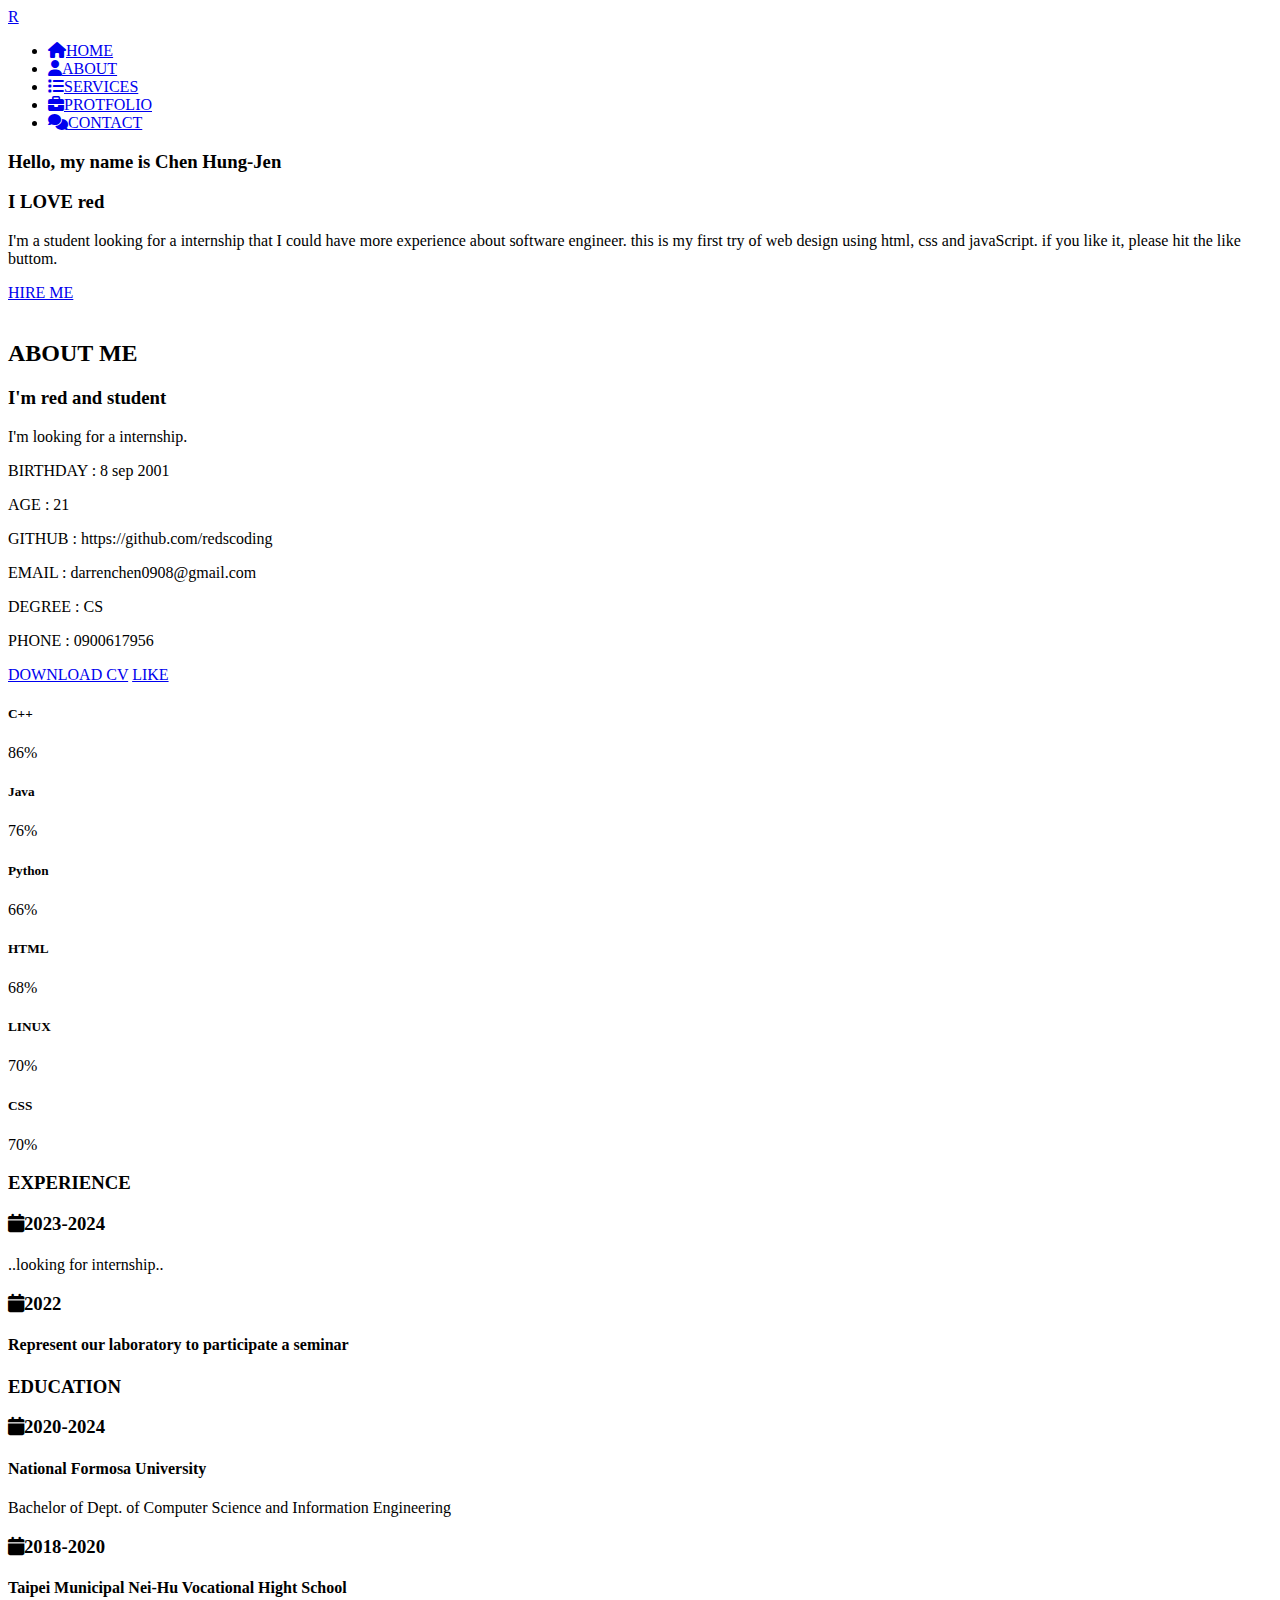
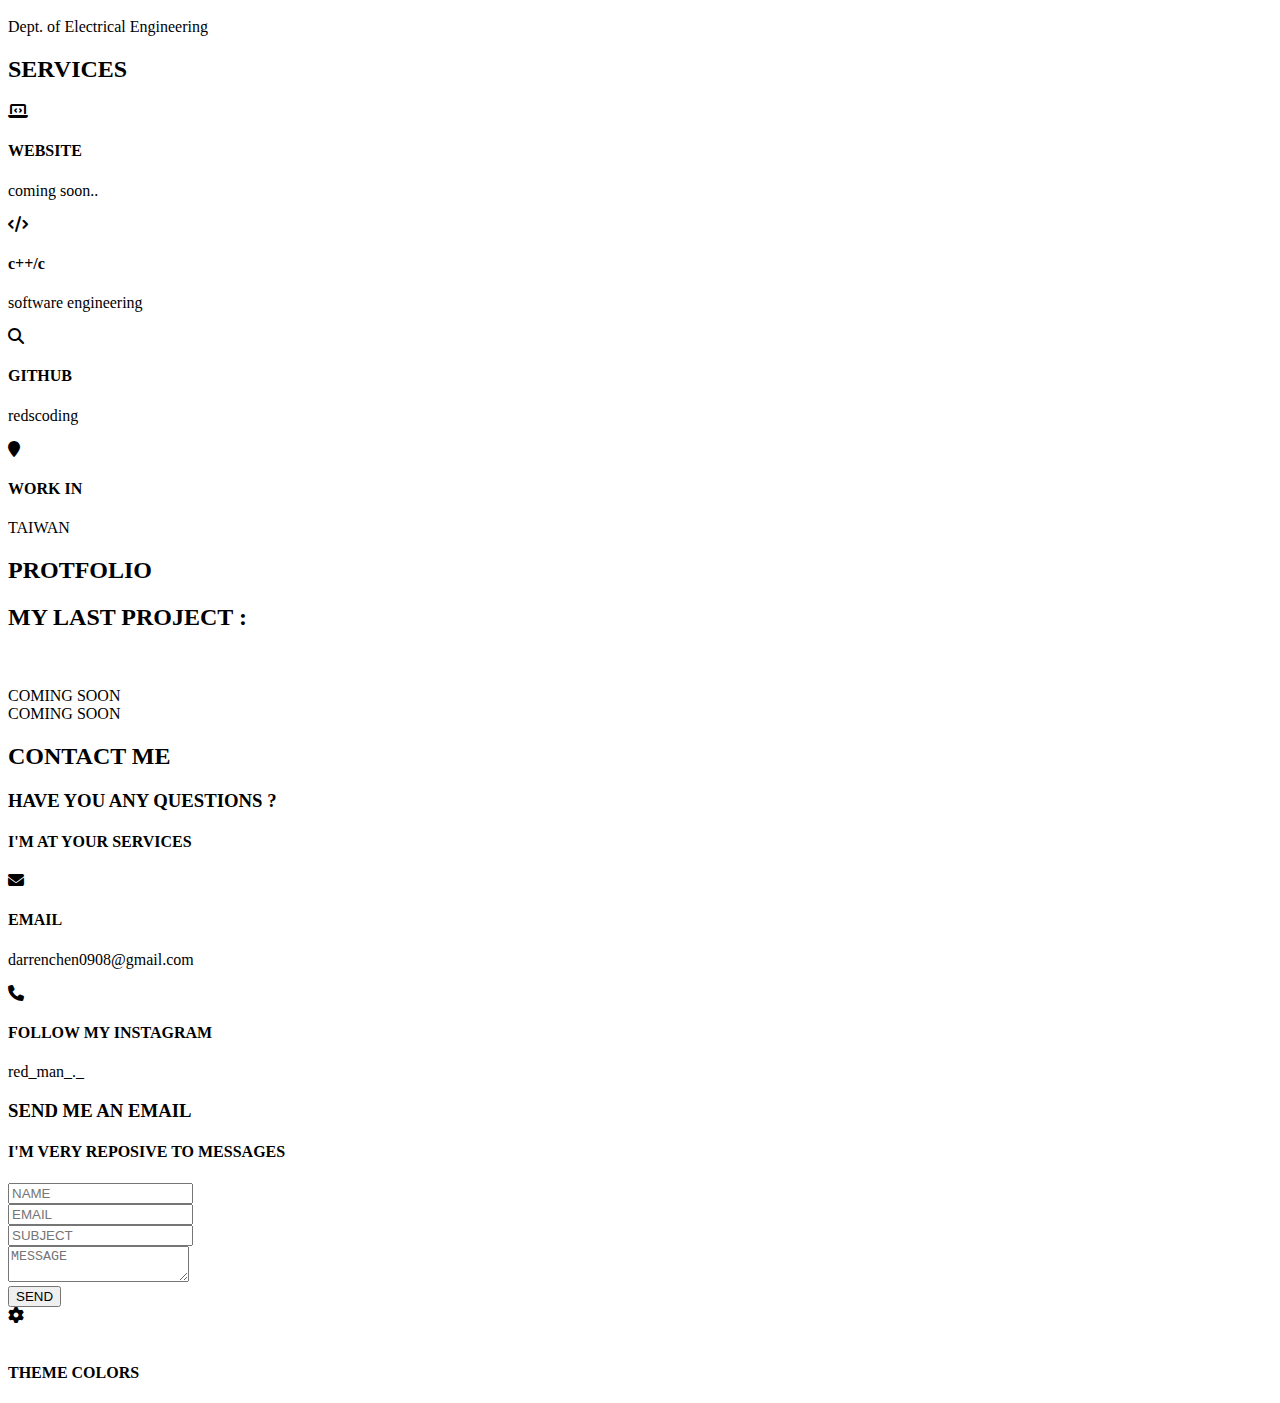
==== index.html @ b7e5aaef "Add files via upload" ====
<!DOCTYPE html>
<html lang = 'en'>
<head>
    <meta charset="UTF-8">
    <meta http-equiv="X-UA-compatible" content="IE=edge">
    <meta name="viewport" content="width=device-width, initial-scale=1.0">
    <title>first resume</title>

    <!--css-->
    <link rel="stylesheet" href="css/style.css">
    <link rel="stylesheet" href="css/skins/color-1.css">
    <link rel="stylesheet" href="https://cdnjs.cloudflare.com/ajax/libs/font-awesome/6.3.0/css/all.min.css">
    <!--style-switcher-->
    <link rel="stylesheet" href="css/skins/color-1.css" class="alternate-style" title="color-1" disabled>
    <link rel="stylesheet" href="css/skins/color-2.css" class="alternate-style" title="color-2" disabled>
    <link rel="stylesheet" href="css/skins/color-3.css" class="alternate-style" title="color-3" disabled>
    <link rel="stylesheet" href="css/skins/color-4.css" class="alternate-style" title="color-4" disabled>
    <link rel="stylesheet" href="css/skins/color-5.css" class="alternate-style" title="color-5" disabled>
    <link rel="stylesheet" href="css/style-switcher.css">

</head>
<body>
<!--main container-->
<div class="main-container">
    <!--aside start-->
    <div class="aside">
        <div class="logo">
            <a href="#"><span>R</span></a>
        </div>
        <div class="nav-toggler">
            <span>
                
            </span>
        </div>
        <ul class="nav">
            <li><a href="#home" class="active"><i class="fa fa-home"></i>HOME</a></li>
            <li><a href="#about"><i class="fa fa-user"></i>ABOUT</a></li>
            <li><a href="#services"><i class="fa fa-list"></i>SERVICES</a></li>
            <li><a href="#protfolio"><i class="fa fa-briefcase"></i>PROTFOLIO</a></li>
            <li><a href="#contact"><i class="fa fa-comments"></i>CONTACT</a></li>
        </ul>
    </div>
    <!--main content-->
    <div class="main-content">
        <!--home section-->
        <section class="home section " id="home">

            <div class="container">
                <div class="row">
                    <div class="home-info padd-15">
                        <h3 class="hello">
                            Hello, my name is <span class="name">Chen Hung-Jen</span>
                        </h3>
                        <h3 class="my-proffession">I LOVE <span class="typing">red </span></h3>
                        <p>
                            I'm a student looking for a internship that I could have more experience about software engineer. 
                            this is my first try of web design using html, css and javaScript. if you like it, please hit the like buttom.
                        </p>
                        <a href="#contact"class="btn hire-me">HIRE ME </a>
                    </div>
                    <div class="home-img padd-15">
                        <img src="images/red2.jpg" alt="">
                    </div>
                </div>
            </div>
        </section>
        <!--about section-->
        <section class="about section " id="about">
            <div class="container">
                <div class="row">
                    <div class="section-title padd-15">
                       <h2>ABOUT ME</h2>
                    </div>
                </div>
                <div class="row">
                    <div class="about-content padd-15">
                        <div class="row">
                            <div class="about-text padd-15">
                                <h3>I'm <span>red</span> and student</h3>
                                <p>
                                    I'm looking for a internship.
                        
                                </p>
                            </div>
                        </div>
                        <div class="row">
                            <div class="personal-info padd-15">
                              
                                <div class="row">
                                    <div class="info-item padd-15">
                                        <p>
                                            BIRTHDAY : <span>8 sep 2001</span>
                                        </p>
                                    </div>
                                    <div class="info-item padd-15">
                                        <p>
                                            AGE : <span>21</span>
                                        </p>
                                    </div>
                                    <div class="info-item padd-15">
                                        <p>
                                            GITHUB : <span>https://github.com/redscoding</span>
                                        </p>
                                    </div>
                                    <div class="info-item padd-15">
                                        <p>
                                            EMAIL : <span>darrenchen0908@gmail.com</span>
                                        </p>
                                    </div>
                                    <div class="info-item padd-15">
                                        <p>
                                            DEGREE : <span>CS</span>
                                        </p>
                                    </div>
                                    <div class="info-item padd-15">
                                        <p>
                                            PHONE : <span>0900617956</span>
                                        </p>
                                    </div>
                                </div>
                                <div class="row">
                                    <div class="buttons padd-15">
                                        <a href="#" class="btn">DOWNLOAD CV</a>
                                        <a href="#contact" class="btn hire-me">LIKE</a>
                                    </div>
                                </div>
                            </div>
                            <div class="skills padd-15">
                                <div class="row">
                                    <div class="skill-item padd-15">
                                        <h5>C++</h5>
                                        <div class="progress">
                                            <div class="progress-in" style="width:86%;"></div>
                                            <div class="skill-percent">86%</div>
                                        </div>
                                    </div>
                                    <div class="skill-item padd-15">
                                        <h5>Java</h5>
                                        <div class="progress">
                                            <div class="progress-in" style="width:76%";></div>
                                            <div class="skill-percent">76%</div>
                                        </div>
                                    </div>
                                    <div class="skill-item padd-15">
                                        <h5>Python</h5>
                                        <div class="progress">
                                            <div class="progress-in" style="width:66%";></div>
                                            <div class="skill-percent">66%</div>
                                        </div>
                                    </div>
                                    <div class="skill-item padd-15">
                                        <h5>HTML</h5>
                                        <div class="progress">
                                            <div class="progress-in" style="width:68%";></div>
                                            <div class="skill-percent">68%</div>
                                        </div>
                                    </div>
                                    <div class="skill-item padd-15">
                                        <h5>LINUX</h5>
                                        <div class="progress">
                                            <div class="progress-in" style="width:70%";></div>
                                            <div class="skill-percent">70%</div>
                                        </div>
                                    </div>
                                    <div class="skill-item padd-15">
                                        <h5>CSS</h5>
                                        <div class="progress">
                                            <div class="progress-in" style="width:70%";></div>
                                            <div class="skill-percent">70%</div>
                                        </div>
                                    </div>
                                </div>   
                           
                            </div>
                        </div>
                        <div class="row">

                            <div class="education padd-15">
                                <h3 class="title">EXPERIENCE</h3>
                                <div class="row">
                                    <div class="timeline-box padd-15">
                                       <div class="timeline shadow-dark">
                                        <!--timeline item-->
                                        <div class="timeline-item">
                                            <div class="circle-dot"></div>
                                                <h3 class="timeline-date">
                                                    <i class="fa fa-calendar"></i>2023-2024
                                                </h3>
                                                <h4 class="timeline-title"><!--COMPUTER SCIENCE--></h4>
                                                <p class="timeline-text">..looking for internship..</p>
                                            
                                        </div>
                                        <!--timeline item-->
                                        <div class="timeline-item">
                                            <div class="circle-dot"></div>
                                                <h3 class="timeline-date">
                                                    <i class="fa fa-calendar"></i>2022
                                                </h3>
                                                <h4 class="timeline-title">Represent our laboratory to participate a seminar</h4>
                                                <p class="timeline-text"></p>
                                            
                                        </div>
                                        <!--timeline item-->
                                     

                                    </div> 
                                    </div>
                                </div>
                            </div>
                            <div class="experience padd-15">
                                <h3 class="title">EDUCATION</h3>
                                <div class="row">
                                    <div class="timeline-box padd-15">
                                       <div class="timeline shadow-dark">
                                        <!--timeline item-->
                                        <div class="timeline-item">
                                            <div class="circle-dot"></div>
                                                <h3 class="timeline-date">
                                                    <i class="fa fa-calendar"></i>2020-2024
                                                </h3>
                                                <h4 class="timeline-title">National Formosa University</h4>
                                                <p class="timeline-text">Bachelor of Dept. of Computer Science and Information Engineering</p>
                                            
                                        </div>
                                        <!--timeline item-->
                                        <div class="timeline-item">
                                            <div class="circle-dot"></div>
                                                <h3 class="timeline-date">
                                                    <i class="fa fa-calendar"></i>2018-2020
                                                </h3>
                                                <h4 class="timeline-title">Taipei Municipal Nei-Hu Vocational Hight School</h4>
                                                <p class="timeline-text">Dept. of Electrical Engineering</p>
                                            
                                        </div>
                                    

                                    </div> 
                                    </div>
                                </div>
                            </div>
                        </div>
                    </div>
                </div>
            </div>

        </section>
        <!--services section-->
        <div class="service section " id="services">
            <div class="container">
                <div class="row">
                    <div class="section-title padd-15">
                        <h2>SERVICES</h2>
                    </div>
                </div>
                <div class="row">
                    <!--services item-->
                    <div class="service-item padd-15">
                        <div class="service-item-inner">
                            <div class="icon">
                                <i class="fa fa-laptop-code"></i>
                            </div>
                            <h4>WEBSITE</h4>
                            <p>coming soon..

                            </p>
                        </div>
                    </div>
                    <!--services item-->
                    <div class="service-item padd-15">
                        <div class="service-item-inner">
                            <div class="icon">
                                <i class="fa fa-code"></i>
                            </div>
                            <h4>c++/c</h4>
                            <p>software engineering
                                
                            </p> 
                        </div>
                    </div>
                    <!--services item-->
                    <div class="service-item padd-15">
                        <div class="service-item-inner">
                            <div class="icon">
                                <i class="fa fa-search"></i>
                            </div>
                            <h4>GITHUB</h4>
                            <p>redscoding
                                
                            </p>
                        </div>
                    </div>
                    <div class="service-item padd-15">
                        <div class="service-item-inner">
                            <div class="icon">
                                <i class="fa fa-map-marker"></i>
                            </div>
                            <h4>WORK IN</h4>
                            <p>TAIWAN
                                
                            </p>
                        </div>
                    </div>
                </div>
            </div>
        </div>
        <!--protfolio-->
        <section class="protfolio section " id="protfolio">
            <div class="container">
                <div class="row">
                    <div class="section-title padd-15">
                        <h2>PROTFOLIO</h2>
                    </div>
                </div>
                <div class="row">
                    <div class="protfolio-heading padd-15">
                        <h2>MY LAST PROJECT :</h2>
                    </div>
                </div>
                <div class="row">
                    <!--protfolio item-->
                    <div class="protfolio-item padd-15">
                        <div class="protfolio-item-inner shadow-dark">
                            <div class="protfolio-img">
                                <img src="images/calendar_reminder.jpg" alt="">
                            </div>
                        </div>
                    </div>
                    <!--protfolio item-->
                    <div class="protfolio-item padd-15">
                        <div class="protfolio-item-inner shadow-dark">
                            <div class="protfolio-img">
                                <img src="images/gas_reminder.jpg" alt="">
                            </div>
                        </div>
                    </div>
                    <!--protfolio item-->
                    <div class="protfolio-item padd-15">
                        <div class="protfolio-item-inner shadow-dark">
                            <div class="protfolio-img">
                                COMING SOON
                                <img src="" alt="">
                            </div>
                        </div>
                    </div>
                    <!--protfolio item-->
                    <div class="protfolio-item padd-15">
                        <div class="protfolio-item-inner shadow-dark">
                            <div class="protfolio-img">
                                COMING SOON
                                <img src="" alt="">
                            </div>
                        </div>
                    </div>
                </div>

            </div>
        </section>
        <!--contact section-->
        <section class="contact section" id="contact">
            <div class="container">
                <div class="row">
                    <div class="section-title padd-15">
                        <h2>CONTACT ME</h2>
                    </div>
                </div>
                <h3 class="contact-title padd-15">HAVE YOU ANY QUESTIONS ?</h3>
                <h4 class="contact-sub-title padd-15">I'M AT YOUR SERVICES</h4>
                <div class="row">
                    <!--contact info item-->
                    <div class="contact-info-item padd-15">
                        <div class="icon"><i class="fa fa-envelope"></i></div>
                        <h4>EMAIL</h4>
                        <p>darrenchen0908@gmail.com</p>
                    </div>
                    <!--contact info item-->
                    <div class="contact-info-item padd-15">
                        <div class="icon"><i class="fa fa-phone"></i></div>
                        <h4>FOLLOW MY INSTAGRAM</h4>
                        <p>red_man_._</p>
                    </div>
                </div>
                <h3 class="contact-title padd-15">SEND ME AN EMAIL</h3>
                <h4 class="contact-sub-title padd-15">I'M VERY REPOSIVE TO MESSAGES</h4>

                <!--contact form-->
                <div class="row">
                    <div class="contact-form padd-15">
                      <form action='email.php' method="post">
                        <div class="row">
                            <div class="form-item col-6 padd-15">
                                <div class="form-group">
                                        <input type="text" name='name' class="form-control" placeholder="NAME">
                                </div>
                            </div>
                            <div class="form-item col-6 padd-15">
                                <div class="form-group">
                                        <input type="email" name='email' class="form-control" placeholder="EMAIL"> 
                                </div>
                            </div>
                        </div>
                        <div class="row">
                            <div class="form-item col-12 padd-15">
                                <div class="form-group">
                                     <input type="text"  name='subject' class="form-control" placeholder="SUBJECT"> 
                                </div>
                            </div>
                        </div>
                        <div class="row">
                            <div class="form-item col-12 padd-15">
                                <div class="form-group">
                                        <textarea name='message' class="form-control" id="" placeholder="MESSAGE"></textarea>
                                </div>
                            </div>
                        </div>
                        <div class="row">
                            <div class="form-item col-12 padd-15">
                                    <button type="submit" name="submit" class="btn">SEND</button>
                                
                            </div>
                        </div>
                    </form> 
                    
                    </div>
                </div>
                
            </div>
        </section>

    </div>

 </div>

 <!--style switcher-->
 <div class="style-switcher">
    <div class="style-switcher-toggler s-icon">
        <i class="fas fa-cog fa-spin"></i>
    </div>
    <div class="day-night s-icon">
        <i class="fas "></i>
    </div>
    <h4>THEME COLORS</h4>
    <div class="colors">
        <span class="color-1" onclick="setActiveStyle('color-1')"></span>
        <span class="color-2" onclick="setActiveStyle('color-2')"></span>
        <span class="color-3" onclick="setActiveStyle('color-3')"></span>
        <span class="color-4" onclick="setActiveStyle('color-4')"></span>
        <span class="color-5" onclick="setActiveStyle('color-5')"></span>

    </div>
 </div>

 <!--js-->
 <script src="https://cdnjs.cloudflare.com/ajax/libs/typed.js/2.0.12/typed.min.js" referrerpolicy="no-referrer"></script>
 <script src="js/script.js"></script>
 <script src="js/style-switcher.js"></script>
</body>


</html>
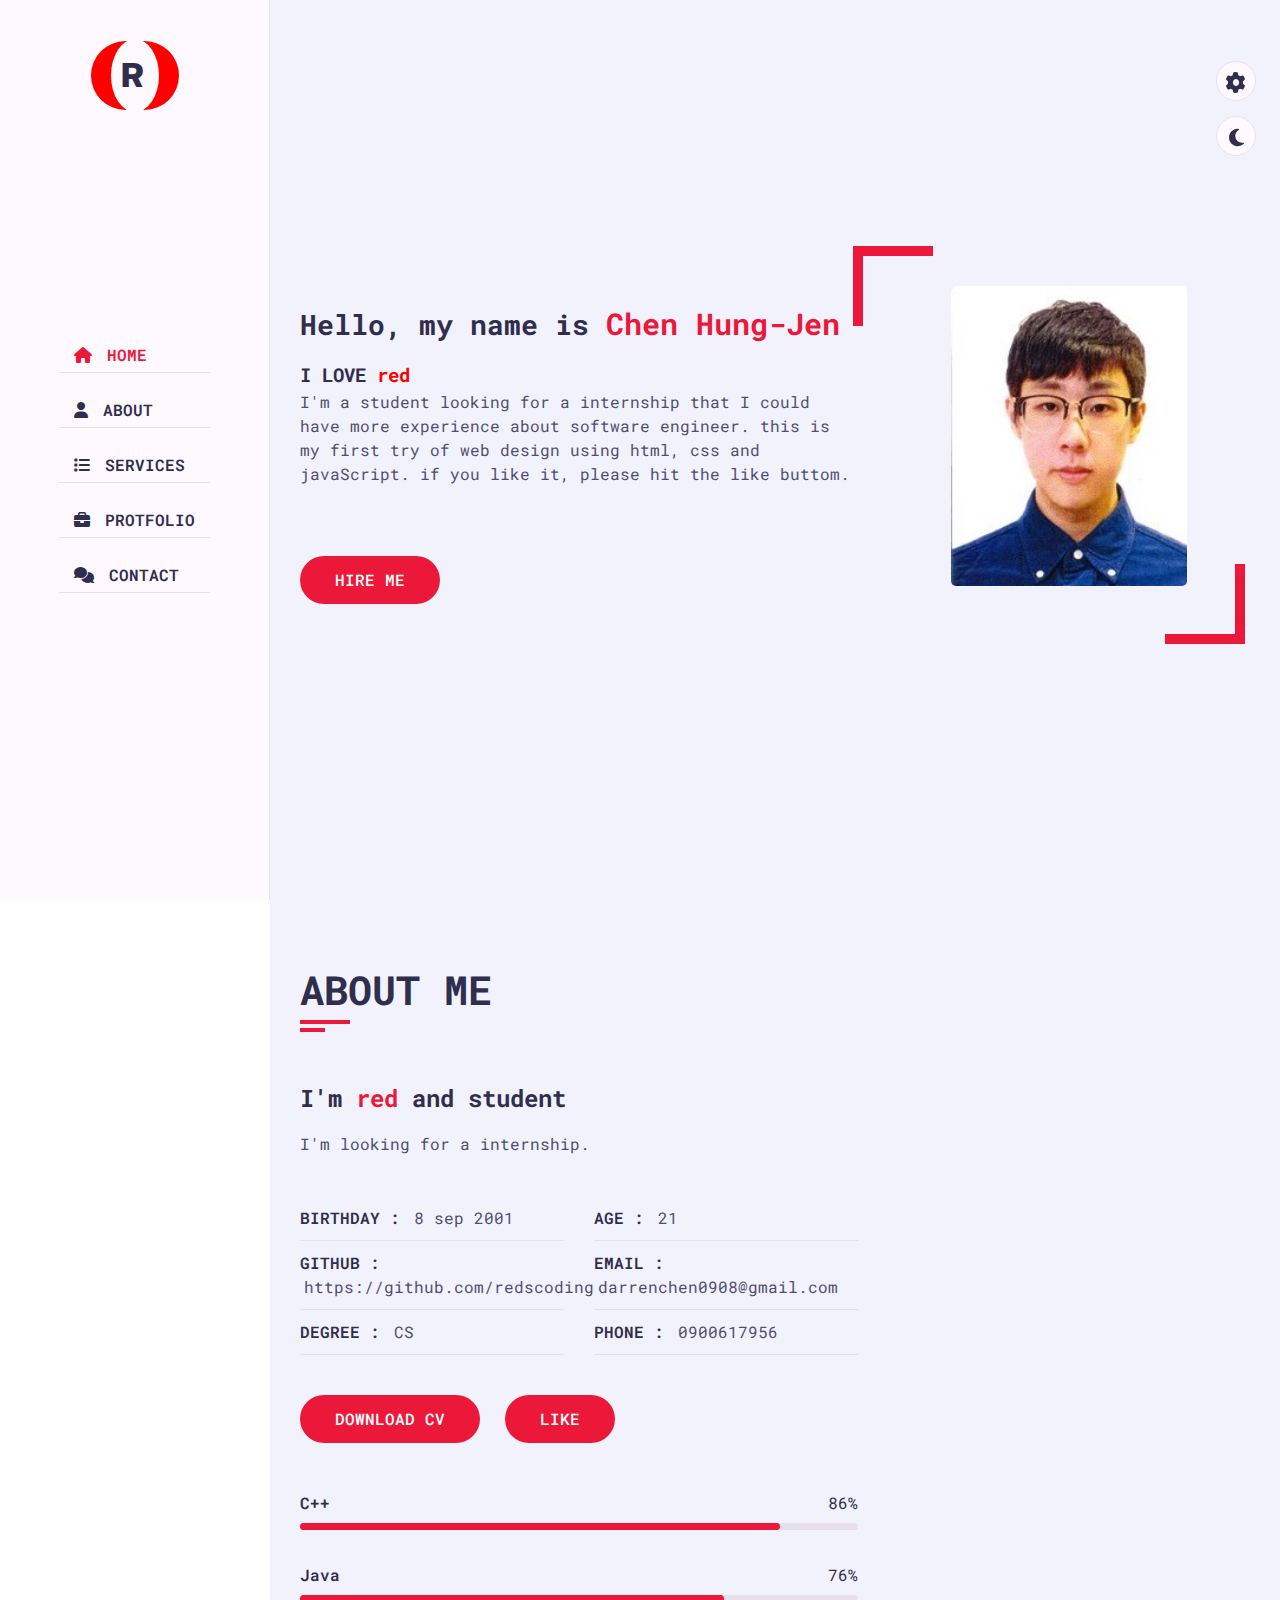
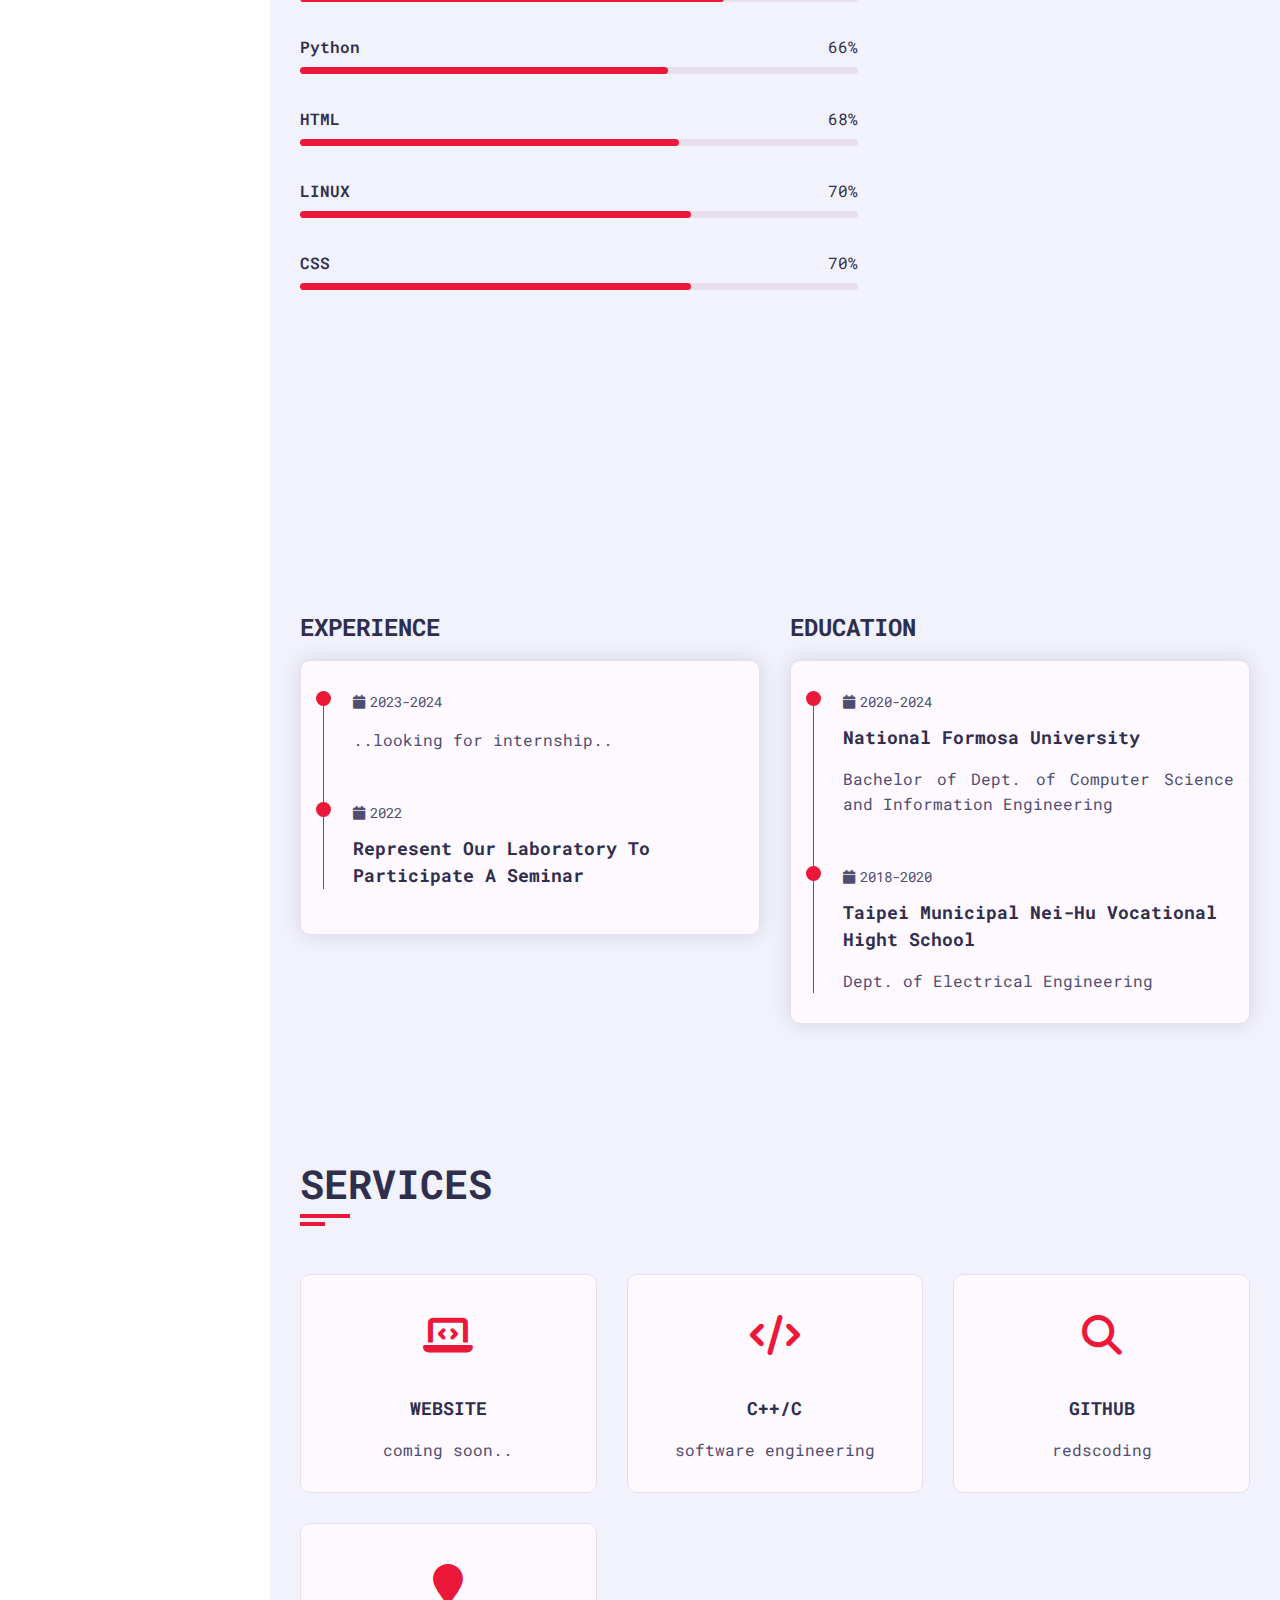
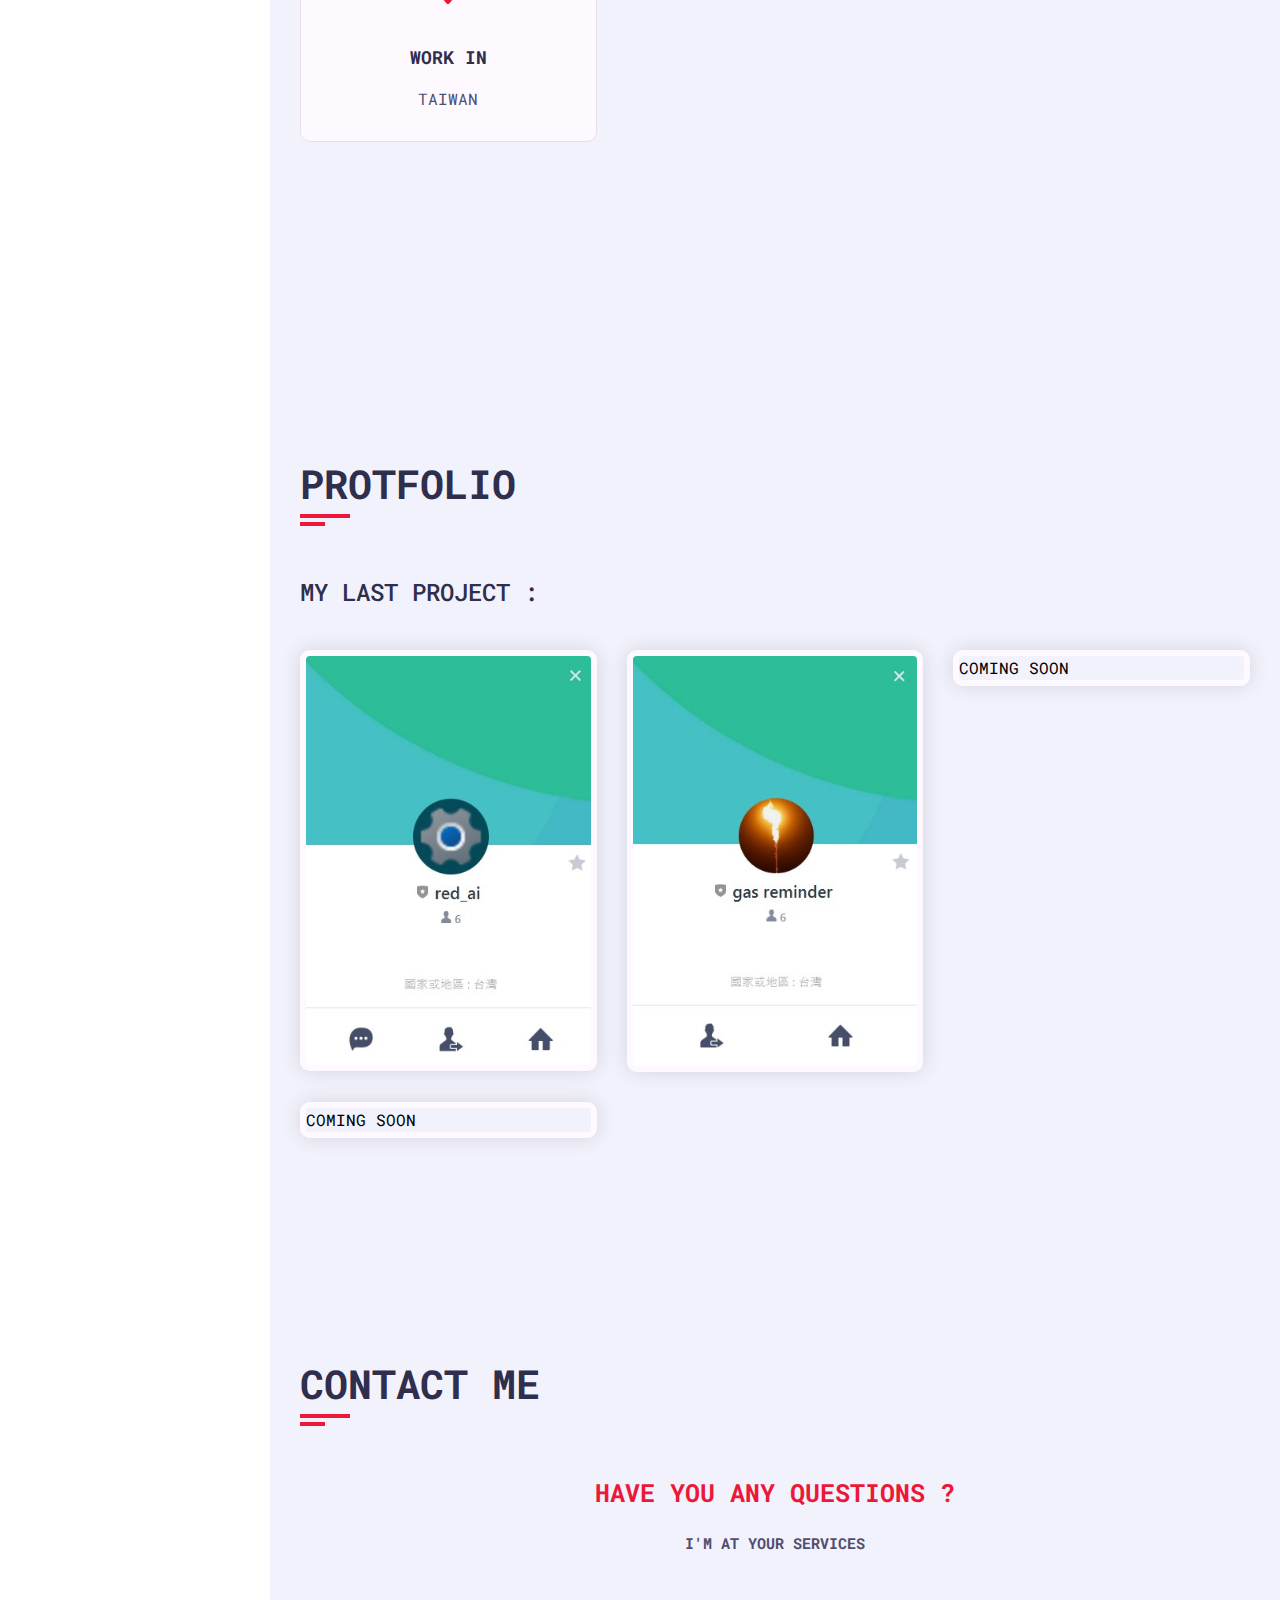
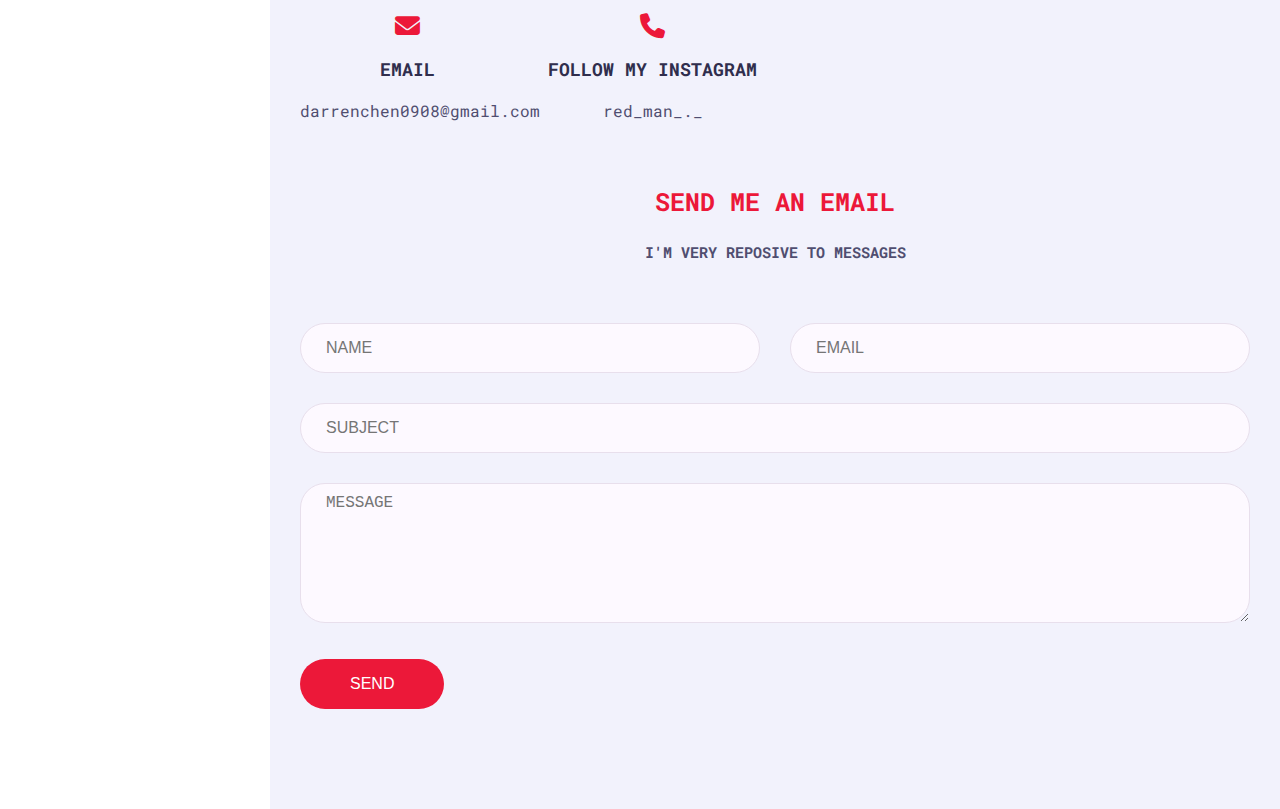
==== commit d5edc254: "third commit" ====
--- a/index.html
+++ b/index.html
@@ -1,459 +1,459 @@
-<!DOCTYPE html>
-<html lang = 'en'>
-<head>
-    <meta charset="UTF-8">
-    <meta http-equiv="X-UA-compatible" content="IE=edge">
-    <meta name="viewport" content="width=device-width, initial-scale=1.0">
-    <title>first resume</title>
-
-    <!--css-->
-    <link rel="stylesheet" href="css/style.css">
-    <link rel="stylesheet" href="css/skins/color-1.css">
-    <link rel="stylesheet" href="https://cdnjs.cloudflare.com/ajax/libs/font-awesome/6.3.0/css/all.min.css">
-    <!--style-switcher-->
-    <link rel="stylesheet" href="css/skins/color-1.css" class="alternate-style" title="color-1" disabled>
-    <link rel="stylesheet" href="css/skins/color-2.css" class="alternate-style" title="color-2" disabled>
-    <link rel="stylesheet" href="css/skins/color-3.css" class="alternate-style" title="color-3" disabled>
-    <link rel="stylesheet" href="css/skins/color-4.css" class="alternate-style" title="color-4" disabled>
-    <link rel="stylesheet" href="css/skins/color-5.css" class="alternate-style" title="color-5" disabled>
-    <link rel="stylesheet" href="css/style-switcher.css">
-
-</head>
-<body>
-<!--main container-->
-<div class="main-container">
-    <!--aside start-->
-    <div class="aside">
-        <div class="logo">
-            <a href="#"><span>R</span></a>
-        </div>
-        <div class="nav-toggler">
-            <span>
-                
-            </span>
-        </div>
-        <ul class="nav">
-            <li><a href="#home" class="active"><i class="fa fa-home"></i>HOME</a></li>
-            <li><a href="#about"><i class="fa fa-user"></i>ABOUT</a></li>
-            <li><a href="#services"><i class="fa fa-list"></i>SERVICES</a></li>
-            <li><a href="#protfolio"><i class="fa fa-briefcase"></i>PROTFOLIO</a></li>
-            <li><a href="#contact"><i class="fa fa-comments"></i>CONTACT</a></li>
-        </ul>
-    </div>
-    <!--main content-->
-    <div class="main-content">
-        <!--home section-->
-        <section class="home section " id="home">
-
-            <div class="container">
-                <div class="row">
-                    <div class="home-info padd-15">
-                        <h3 class="hello">
-                            Hello, my name is <span class="name">Chen Hung-Jen</span>
-                        </h3>
-                        <h3 class="my-proffession">I LOVE <span class="typing">red </span></h3>
-                        <p>
-                            I'm a student looking for a internship that I could have more experience about software engineer. 
-                            this is my first try of web design using html, css and javaScript. if you like it, please hit the like buttom.
-                        </p>
-                        <a href="#contact"class="btn hire-me">HIRE ME </a>
-                    </div>
-                    <div class="home-img padd-15">
-                        <img src="images/red2.jpg" alt="">
-                    </div>
-                </div>
-            </div>
-        </section>
-        <!--about section-->
-        <section class="about section " id="about">
-            <div class="container">
-                <div class="row">
-                    <div class="section-title padd-15">
-                       <h2>ABOUT ME</h2>
-                    </div>
-                </div>
-                <div class="row">
-                    <div class="about-content padd-15">
-                        <div class="row">
-                            <div class="about-text padd-15">
-                                <h3>I'm <span>red</span> and student</h3>
-                                <p>
-                                    I'm looking for a internship.
-                        
-                                </p>
-                            </div>
-                        </div>
-                        <div class="row">
-                            <div class="personal-info padd-15">
-                              
-                                <div class="row">
-                                    <div class="info-item padd-15">
-                                        <p>
-                                            BIRTHDAY : <span>8 sep 2001</span>
-                                        </p>
-                                    </div>
-                                    <div class="info-item padd-15">
-                                        <p>
-                                            AGE : <span>21</span>
-                                        </p>
-                                    </div>
-                                    <div class="info-item padd-15">
-                                        <p>
-                                            GITHUB : <span>https://github.com/redscoding</span>
-                                        </p>
-                                    </div>
-                                    <div class="info-item padd-15">
-                                        <p>
-                                            EMAIL : <span>darrenchen0908@gmail.com</span>
-                                        </p>
-                                    </div>
-                                    <div class="info-item padd-15">
-                                        <p>
-                                            DEGREE : <span>CS</span>
-                                        </p>
-                                    </div>
-                                    <div class="info-item padd-15">
-                                        <p>
-                                            PHONE : <span>0900617956</span>
-                                        </p>
-                                    </div>
-                                </div>
-                                <div class="row">
-                                    <div class="buttons padd-15">
-                                        <a href="#" class="btn">DOWNLOAD CV</a>
-                                        <a href="#contact" class="btn hire-me">LIKE</a>
-                                    </div>
-                                </div>
-                            </div>
-                            <div class="skills padd-15">
-                                <div class="row">
-                                    <div class="skill-item padd-15">
-                                        <h5>C++</h5>
-                                        <div class="progress">
-                                            <div class="progress-in" style="width:86%;"></div>
-                                            <div class="skill-percent">86%</div>
-                                        </div>
-                                    </div>
-                                    <div class="skill-item padd-15">
-                                        <h5>Java</h5>
-                                        <div class="progress">
-                                            <div class="progress-in" style="width:76%";></div>
-                                            <div class="skill-percent">76%</div>
-                                        </div>
-                                    </div>
-                                    <div class="skill-item padd-15">
-                                        <h5>Python</h5>
-                                        <div class="progress">
-                                            <div class="progress-in" style="width:66%";></div>
-                                            <div class="skill-percent">66%</div>
-                                        </div>
-                                    </div>
-                                    <div class="skill-item padd-15">
-                                        <h5>HTML</h5>
-                                        <div class="progress">
-                                            <div class="progress-in" style="width:68%";></div>
-                                            <div class="skill-percent">68%</div>
-                                        </div>
-                                    </div>
-                                    <div class="skill-item padd-15">
-                                        <h5>LINUX</h5>
-                                        <div class="progress">
-                                            <div class="progress-in" style="width:70%";></div>
-                                            <div class="skill-percent">70%</div>
-                                        </div>
-                                    </div>
-                                    <div class="skill-item padd-15">
-                                        <h5>CSS</h5>
-                                        <div class="progress">
-                                            <div class="progress-in" style="width:70%";></div>
-                                            <div class="skill-percent">70%</div>
-                                        </div>
-                                    </div>
-                                </div>   
-                           
-                            </div>
-                        </div>
-                        <div class="row">
-
-                            <div class="education padd-15">
-                                <h3 class="title">EXPERIENCE</h3>
-                                <div class="row">
-                                    <div class="timeline-box padd-15">
-                                       <div class="timeline shadow-dark">
-                                        <!--timeline item-->
-                                        <div class="timeline-item">
-                                            <div class="circle-dot"></div>
-                                                <h3 class="timeline-date">
-                                                    <i class="fa fa-calendar"></i>2023-2024
-                                                </h3>
-                                                <h4 class="timeline-title"><!--COMPUTER SCIENCE--></h4>
-                                                <p class="timeline-text">..looking for internship..</p>
-                                            
-                                        </div>
-                                        <!--timeline item-->
-                                        <div class="timeline-item">
-                                            <div class="circle-dot"></div>
-                                                <h3 class="timeline-date">
-                                                    <i class="fa fa-calendar"></i>2022
-                                                </h3>
-                                                <h4 class="timeline-title">Represent our laboratory to participate a seminar</h4>
-                                                <p class="timeline-text"></p>
-                                            
-                                        </div>
-                                        <!--timeline item-->
-                                     
-
-                                    </div> 
-                                    </div>
-                                </div>
-                            </div>
-                            <div class="experience padd-15">
-                                <h3 class="title">EDUCATION</h3>
-                                <div class="row">
-                                    <div class="timeline-box padd-15">
-                                       <div class="timeline shadow-dark">
-                                        <!--timeline item-->
-                                        <div class="timeline-item">
-                                            <div class="circle-dot"></div>
-                                                <h3 class="timeline-date">
-                                                    <i class="fa fa-calendar"></i>2020-2024
-                                                </h3>
-                                                <h4 class="timeline-title">National Formosa University</h4>
-                                                <p class="timeline-text">Bachelor of Dept. of Computer Science and Information Engineering</p>
-                                            
-                                        </div>
-                                        <!--timeline item-->
-                                        <div class="timeline-item">
-                                            <div class="circle-dot"></div>
-                                                <h3 class="timeline-date">
-                                                    <i class="fa fa-calendar"></i>2018-2020
-                                                </h3>
-                                                <h4 class="timeline-title">Taipei Municipal Nei-Hu Vocational Hight School</h4>
-                                                <p class="timeline-text">Dept. of Electrical Engineering</p>
-                                            
-                                        </div>
-                                    
-
-                                    </div> 
-                                    </div>
-                                </div>
-                            </div>
-                        </div>
-                    </div>
-                </div>
-            </div>
-
-        </section>
-        <!--services section-->
-        <div class="service section " id="services">
-            <div class="container">
-                <div class="row">
-                    <div class="section-title padd-15">
-                        <h2>SERVICES</h2>
-                    </div>
-                </div>
-                <div class="row">
-                    <!--services item-->
-                    <div class="service-item padd-15">
-                        <div class="service-item-inner">
-                            <div class="icon">
-                                <i class="fa fa-laptop-code"></i>
-                            </div>
-                            <h4>WEBSITE</h4>
-                            <p>coming soon..
-
-                            </p>
-                        </div>
-                    </div>
-                    <!--services item-->
-                    <div class="service-item padd-15">
-                        <div class="service-item-inner">
-                            <div class="icon">
-                                <i class="fa fa-code"></i>
-                            </div>
-                            <h4>c++/c</h4>
-                            <p>software engineering
-                                
-                            </p> 
-                        </div>
-                    </div>
-                    <!--services item-->
-                    <div class="service-item padd-15">
-                        <div class="service-item-inner">
-                            <div class="icon">
-                                <i class="fa fa-search"></i>
-                            </div>
-                            <h4>GITHUB</h4>
-                            <p>redscoding
-                                
-                            </p>
-                        </div>
-                    </div>
-                    <div class="service-item padd-15">
-                        <div class="service-item-inner">
-                            <div class="icon">
-                                <i class="fa fa-map-marker"></i>
-                            </div>
-                            <h4>WORK IN</h4>
-                            <p>TAIWAN
-                                
-                            </p>
-                        </div>
-                    </div>
-                </div>
-            </div>
-        </div>
-        <!--protfolio-->
-        <section class="protfolio section " id="protfolio">
-            <div class="container">
-                <div class="row">
-                    <div class="section-title padd-15">
-                        <h2>PROTFOLIO</h2>
-                    </div>
-                </div>
-                <div class="row">
-                    <div class="protfolio-heading padd-15">
-                        <h2>MY LAST PROJECT :</h2>
-                    </div>
-                </div>
-                <div class="row">
-                    <!--protfolio item-->
-                    <div class="protfolio-item padd-15">
-                        <div class="protfolio-item-inner shadow-dark">
-                            <div class="protfolio-img">
-                                <img src="images/calendar_reminder.jpg" alt="">
-                            </div>
-                        </div>
-                    </div>
-                    <!--protfolio item-->
-                    <div class="protfolio-item padd-15">
-                        <div class="protfolio-item-inner shadow-dark">
-                            <div class="protfolio-img">
-                                <img src="images/gas_reminder.jpg" alt="">
-                            </div>
-                        </div>
-                    </div>
-                    <!--protfolio item-->
-                    <div class="protfolio-item padd-15">
-                        <div class="protfolio-item-inner shadow-dark">
-                            <div class="protfolio-img">
-                                COMING SOON
-                                <img src="" alt="">
-                            </div>
-                        </div>
-                    </div>
-                    <!--protfolio item-->
-                    <div class="protfolio-item padd-15">
-                        <div class="protfolio-item-inner shadow-dark">
-                            <div class="protfolio-img">
-                                COMING SOON
-                                <img src="" alt="">
-                            </div>
-                        </div>
-                    </div>
-                </div>
-
-            </div>
-        </section>
-        <!--contact section-->
-        <section class="contact section" id="contact">
-            <div class="container">
-                <div class="row">
-                    <div class="section-title padd-15">
-                        <h2>CONTACT ME</h2>
-                    </div>
-                </div>
-                <h3 class="contact-title padd-15">HAVE YOU ANY QUESTIONS ?</h3>
-                <h4 class="contact-sub-title padd-15">I'M AT YOUR SERVICES</h4>
-                <div class="row">
-                    <!--contact info item-->
-                    <div class="contact-info-item padd-15">
-                        <div class="icon"><i class="fa fa-envelope"></i></div>
-                        <h4>EMAIL</h4>
-                        <p>darrenchen0908@gmail.com</p>
-                    </div>
-                    <!--contact info item-->
-                    <div class="contact-info-item padd-15">
-                        <div class="icon"><i class="fa fa-phone"></i></div>
-                        <h4>FOLLOW MY INSTAGRAM</h4>
-                        <p>red_man_._</p>
-                    </div>
-                </div>
-                <h3 class="contact-title padd-15">SEND ME AN EMAIL</h3>
-                <h4 class="contact-sub-title padd-15">I'M VERY REPOSIVE TO MESSAGES</h4>
-
-                <!--contact form-->
-                <div class="row">
-                    <div class="contact-form padd-15">
-                      <form action='email.php' method="post">
-                        <div class="row">
-                            <div class="form-item col-6 padd-15">
-                                <div class="form-group">
-                                        <input type="text" name='name' class="form-control" placeholder="NAME">
-                                </div>
-                            </div>
-                            <div class="form-item col-6 padd-15">
-                                <div class="form-group">
-                                        <input type="email" name='email' class="form-control" placeholder="EMAIL"> 
-                                </div>
-                            </div>
-                        </div>
-                        <div class="row">
-                            <div class="form-item col-12 padd-15">
-                                <div class="form-group">
-                                     <input type="text"  name='subject' class="form-control" placeholder="SUBJECT"> 
-                                </div>
-                            </div>
-                        </div>
-                        <div class="row">
-                            <div class="form-item col-12 padd-15">
-                                <div class="form-group">
-                                        <textarea name='message' class="form-control" id="" placeholder="MESSAGE"></textarea>
-                                </div>
-                            </div>
-                        </div>
-                        <div class="row">
-                            <div class="form-item col-12 padd-15">
-                                    <button type="submit" name="submit" class="btn">SEND</button>
-                                
-                            </div>
-                        </div>
-                    </form> 
-                    
-                    </div>
-                </div>
-                
-            </div>
-        </section>
-
-    </div>
-
- </div>
-
- <!--style switcher-->
- <div class="style-switcher">
-    <div class="style-switcher-toggler s-icon">
-        <i class="fas fa-cog fa-spin"></i>
-    </div>
-    <div class="day-night s-icon">
-        <i class="fas "></i>
-    </div>
-    <h4>THEME COLORS</h4>
-    <div class="colors">
-        <span class="color-1" onclick="setActiveStyle('color-1')"></span>
-        <span class="color-2" onclick="setActiveStyle('color-2')"></span>
-        <span class="color-3" onclick="setActiveStyle('color-3')"></span>
-        <span class="color-4" onclick="setActiveStyle('color-4')"></span>
-        <span class="color-5" onclick="setActiveStyle('color-5')"></span>
-
-    </div>
- </div>
-
- <!--js-->
- <script src="https://cdnjs.cloudflare.com/ajax/libs/typed.js/2.0.12/typed.min.js" referrerpolicy="no-referrer"></script>
- <script src="js/script.js"></script>
- <script src="js/style-switcher.js"></script>
-</body>
-
-
+<!DOCTYPE html>
+<html lang = 'en'>
+<head>
+    <meta charset="UTF-8">
+    <meta http-equiv="X-UA-compatible" content="IE=edge">
+    <meta name="viewport" content="width=device-width, initial-scale=1.0">
+    <title>first resume</title>
+
+    <!--css-->
+    <link rel="stylesheet" href="css/style.css">
+    <link rel="stylesheet" href="css/skins/color-1.css">
+    <link rel="stylesheet" href="https://cdnjs.cloudflare.com/ajax/libs/font-awesome/6.3.0/css/all.min.css">
+    <!--style-switcher-->
+    <link rel="stylesheet" href="css/skins/color-1.css" class="alternate-style" title="color-1" disabled>
+    <link rel="stylesheet" href="css/skins/color-2.css" class="alternate-style" title="color-2" disabled>
+    <link rel="stylesheet" href="css/skins/color-3.css" class="alternate-style" title="color-3" disabled>
+    <link rel="stylesheet" href="css/skins/color-4.css" class="alternate-style" title="color-4" disabled>
+    <link rel="stylesheet" href="css/skins/color-5.css" class="alternate-style" title="color-5" disabled>
+    <link rel="stylesheet" href="css/style-switcher.css">
+
+</head>
+<body>
+<!--main container-->
+<div class="main-container">
+    <!--aside start-->
+    <div class="aside">
+        <div class="logo">
+            <a href="#"><span>R</span></a>
+        </div>
+        <div class="nav-toggler">
+            <span>
+                
+            </span>
+        </div>
+        <ul class="nav">
+            <li><a href="#home" class="active"><i class="fa fa-home"></i>HOME</a></li>
+            <li><a href="#about"><i class="fa fa-user"></i>ABOUT</a></li>
+            <li><a href="#services"><i class="fa fa-list"></i>SERVICES</a></li>
+            <li><a href="#protfolio"><i class="fa fa-briefcase"></i>PROTFOLIO</a></li>
+            <li><a href="#contact"><i class="fa fa-comments"></i>CONTACT</a></li>
+        </ul>
+    </div>
+    <!--main content-->
+    <div class="main-content">
+        <!--home section-->
+        <section class="home section " id="home">
+
+            <div class="container">
+                <div class="row">
+                    <div class="home-info padd-15">
+                        <h3 class="hello">
+                            Hello, my name is <span class="name">Chen Hung-Jen</span>
+                        </h3>
+                        <h3 class="my-proffession">I LOVE <span class="typing">red </span></h3>
+                        <p>
+                            I'm a student looking for a internship that I could have more experience about software engineer. 
+                            this is my first try of web design using html, css and javaScript. if you like it, please hit the like buttom.
+                        </p>
+                        <a href="#contact"class="btn hire-me">HIRE ME </a>
+                    </div>
+                    <div class="home-img padd-15">
+                        <img src="images/red2.jpg" alt="">
+                    </div>
+                </div>
+            </div>
+        </section>
+        <!--about section-->
+        <section class="about section " id="about">
+            <div class="container">
+                <div class="row">
+                    <div class="section-title padd-15">
+                       <h2>ABOUT ME</h2>
+                    </div>
+                </div>
+                <div class="row">
+                    <div class="about-content padd-15">
+                        <div class="row">
+                            <div class="about-text padd-15">
+                                <h3>I'm <span>red</span> and student</h3>
+                                <p>
+                                    I'm looking for a internship.
+                        
+                                </p>
+                            </div>
+                        </div>
+                        <div class="row">
+                            <div class="personal-info padd-15">
+                              
+                                <div class="row">
+                                    <div class="info-item padd-15">
+                                        <p>
+                                            BIRTHDAY : <span>8 sep 2001</span>
+                                        </p>
+                                    </div>
+                                    <div class="info-item padd-15">
+                                        <p>
+                                            AGE : <span>21</span>
+                                        </p>
+                                    </div>
+                                    <div class="info-item padd-15">
+                                        <p>
+                                            GITHUB : <span>https://github.com/redscoding</span>
+                                        </p>
+                                    </div>
+                                    <div class="info-item padd-15">
+                                        <p>
+                                            EMAIL : <span>darrenchen0908@gmail.com</span>
+                                        </p>
+                                    </div>
+                                    <div class="info-item padd-15">
+                                        <p>
+                                            DEGREE : <span>CS</span>
+                                        </p>
+                                    </div>
+                                    <div class="info-item padd-15">
+                                        <p>
+                                            PHONE : <span>0900617956</span>
+                                        </p>
+                                    </div>
+                                </div>
+                                <div class="row">
+                                    <div class="buttons padd-15">
+                                        <a href="#" class="btn">DOWNLOAD CV</a>
+                                        <a href="#contact" class="btn hire-me">LIKE</a>
+                                    </div>
+                                </div>
+                            </div>
+                            <div class="skills padd-15">
+                                <div class="row">
+                                    <div class="skill-item padd-15">
+                                        <h5>C++</h5>
+                                        <div class="progress">
+                                            <div class="progress-in" style="width:86%;"></div>
+                                            <div class="skill-percent">86%</div>
+                                        </div>
+                                    </div>
+                                    <div class="skill-item padd-15">
+                                        <h5>Java</h5>
+                                        <div class="progress">
+                                            <div class="progress-in" style="width:76%";></div>
+                                            <div class="skill-percent">76%</div>
+                                        </div>
+                                    </div>
+                                    <div class="skill-item padd-15">
+                                        <h5>Python</h5>
+                                        <div class="progress">
+                                            <div class="progress-in" style="width:66%";></div>
+                                            <div class="skill-percent">66%</div>
+                                        </div>
+                                    </div>
+                                    <div class="skill-item padd-15">
+                                        <h5>HTML</h5>
+                                        <div class="progress">
+                                            <div class="progress-in" style="width:68%";></div>
+                                            <div class="skill-percent">68%</div>
+                                        </div>
+                                    </div>
+                                    <div class="skill-item padd-15">
+                                        <h5>LINUX</h5>
+                                        <div class="progress">
+                                            <div class="progress-in" style="width:70%";></div>
+                                            <div class="skill-percent">70%</div>
+                                        </div>
+                                    </div>
+                                    <div class="skill-item padd-15">
+                                        <h5>CSS</h5>
+                                        <div class="progress">
+                                            <div class="progress-in" style="width:70%";></div>
+                                            <div class="skill-percent">70%</div>
+                                        </div>
+                                    </div>
+                                </div>   
+                           
+                            </div>
+                        </div>
+                        <div class="row">
+
+                            <div class="education padd-15">
+                                <h3 class="title">EXPERIENCE</h3>
+                                <div class="row">
+                                    <div class="timeline-box padd-15">
+                                       <div class="timeline shadow-dark">
+                                        <!--timeline item-->
+                                        <div class="timeline-item">
+                                            <div class="circle-dot"></div>
+                                                <h3 class="timeline-date">
+                                                    <i class="fa fa-calendar"></i>2023-2024
+                                                </h3>
+                                                <h4 class="timeline-title"><!--COMPUTER SCIENCE--></h4>
+                                                <p class="timeline-text">..looking for internship..</p>
+                                            
+                                        </div>
+                                        <!--timeline item-->
+                                        <div class="timeline-item">
+                                            <div class="circle-dot"></div>
+                                                <h3 class="timeline-date">
+                                                    <i class="fa fa-calendar"></i>2022
+                                                </h3>
+                                                <h4 class="timeline-title">Represent our laboratory to participate a seminar</h4>
+                                                <p class="timeline-text"></p>
+                                            
+                                        </div>
+                                        <!--timeline item-->
+                                     
+
+                                    </div> 
+                                    </div>
+                                </div>
+                            </div>
+                            <div class="experience padd-15">
+                                <h3 class="title">EDUCATION</h3>
+                                <div class="row">
+                                    <div class="timeline-box padd-15">
+                                       <div class="timeline shadow-dark">
+                                        <!--timeline item-->
+                                        <div class="timeline-item">
+                                            <div class="circle-dot"></div>
+                                                <h3 class="timeline-date">
+                                                    <i class="fa fa-calendar"></i>2020-2024
+                                                </h3>
+                                                <h4 class="timeline-title">National Formosa University</h4>
+                                                <p class="timeline-text">Bachelor of Dept. of Computer Science and Information Engineering</p>
+                                            
+                                        </div>
+                                        <!--timeline item-->
+                                        <div class="timeline-item">
+                                            <div class="circle-dot"></div>
+                                                <h3 class="timeline-date">
+                                                    <i class="fa fa-calendar"></i>2018-2020
+                                                </h3>
+                                                <h4 class="timeline-title">Taipei Municipal Nei-Hu Vocational Hight School</h4>
+                                                <p class="timeline-text">Dept. of Electrical Engineering</p>
+                                            
+                                        </div>
+                                    
+
+                                    </div> 
+                                    </div>
+                                </div>
+                            </div>
+                        </div>
+                    </div>
+                </div>
+            </div>
+
+        </section>
+        <!--services section-->
+        <div class="service section " id="services">
+            <div class="container">
+                <div class="row">
+                    <div class="section-title padd-15">
+                        <h2>SERVICES</h2>
+                    </div>
+                </div>
+                <div class="row">
+                    <!--services item-->
+                    <div class="service-item padd-15">
+                        <div class="service-item-inner">
+                            <div class="icon">
+                                <i class="fa fa-laptop-code"></i>
+                            </div>
+                            <h4>WEBSITE</h4>
+                            <p>coming soon..
+
+                            </p>
+                        </div>
+                    </div>
+                    <!--services item-->
+                    <div class="service-item padd-15">
+                        <div class="service-item-inner">
+                            <div class="icon">
+                                <i class="fa fa-code"></i>
+                            </div>
+                            <h4>c++/c</h4>
+                            <p>software engineering
+                                
+                            </p> 
+                        </div>
+                    </div>
+                    <!--services item-->
+                    <div class="service-item padd-15">
+                        <div class="service-item-inner">
+                            <div class="icon">
+                                <i class="fa fa-search"></i>
+                            </div>
+                            <h4>GITHUB</h4>
+                            <p>redscoding
+                                
+                            </p>
+                        </div>
+                    </div>
+                    <div class="service-item padd-15">
+                        <div class="service-item-inner">
+                            <div class="icon">
+                                <i class="fa fa-map-marker"></i>
+                            </div>
+                            <h4>WORK IN</h4>
+                            <p>TAIWAN
+                                
+                            </p>
+                        </div>
+                    </div>
+                </div>
+            </div>
+        </div>
+        <!--protfolio-->
+        <section class="protfolio section " id="protfolio">
+            <div class="container">
+                <div class="row">
+                    <div class="section-title padd-15">
+                        <h2>PROTFOLIO</h2>
+                    </div>
+                </div>
+                <div class="row">
+                    <div class="protfolio-heading padd-15">
+                        <h2>MY LAST PROJECT :</h2>
+                    </div>
+                </div>
+                <div class="row">
+                    <!--protfolio item-->
+                    <div class="protfolio-item padd-15">
+                        <div class="protfolio-item-inner shadow-dark">
+                            <div class="protfolio-img">
+                                <img src="images/calendar_reminder.jpg" alt="">
+                            </div>
+                        </div>
+                    </div>
+                    <!--protfolio item-->
+                    <div class="protfolio-item padd-15">
+                        <div class="protfolio-item-inner shadow-dark">
+                            <div class="protfolio-img">
+                                <img src="images/gas_reminder.jpg" alt="">
+                            </div>
+                        </div>
+                    </div>
+                    <!--protfolio item-->
+                    <div class="protfolio-item padd-15">
+                        <div class="protfolio-item-inner shadow-dark">
+                            <div class="protfolio-img">
+                                COMING SOON
+                                <img src="" alt="">
+                            </div>
+                        </div>
+                    </div>
+                    <!--protfolio item-->
+                    <div class="protfolio-item padd-15">
+                        <div class="protfolio-item-inner shadow-dark">
+                            <div class="protfolio-img">
+                                COMING SOON
+                                <img src="" alt="">
+                            </div>
+                        </div>
+                    </div>
+                </div>
+
+            </div>
+        </section>
+        <!--contact section-->
+        <section class="contact section" id="contact">
+            <div class="container">
+                <div class="row">
+                    <div class="section-title padd-15">
+                        <h2>CONTACT ME</h2>
+                    </div>
+                </div>
+                <h3 class="contact-title padd-15">HAVE YOU ANY QUESTIONS ?</h3>
+                <h4 class="contact-sub-title padd-15">I'M AT YOUR SERVICES</h4>
+                <div class="row">
+                    <!--contact info item-->
+                    <div class="contact-info-item padd-15">
+                        <div class="icon"><i class="fa fa-envelope"></i></div>
+                        <h4>EMAIL</h4>
+                        <p>darrenchen0908@gmail.com</p>
+                    </div>
+                    <!--contact info item-->
+                    <div class="contact-info-item padd-15">
+                        <div class="icon"><i class="fa fa-phone"></i></div>
+                        <h4>FOLLOW MY INSTAGRAM</h4>
+                        <p>red_man_._</p>
+                    </div>
+                </div>
+                <h3 class="contact-title padd-15">SEND ME AN EMAIL</h3>
+                <h4 class="contact-sub-title padd-15">I'M VERY REPOSIVE TO MESSAGES</h4>
+
+                <!--contact form-->
+                <div class="row">
+                    <div class="contact-form padd-15">
+                      <form action='email.php' method="post">
+                        <div class="row">
+                            <div class="form-item col-6 padd-15">
+                                <div class="form-group">
+                                        <input type="text" name='name' class="form-control" placeholder="NAME">
+                                </div>
+                            </div>
+                            <div class="form-item col-6 padd-15">
+                                <div class="form-group">
+                                        <input type="email" name='email' class="form-control" placeholder="EMAIL"> 
+                                </div>
+                            </div>
+                        </div>
+                        <div class="row">
+                            <div class="form-item col-12 padd-15">
+                                <div class="form-group">
+                                     <input type="text"  name='subject' class="form-control" placeholder="SUBJECT"> 
+                                </div>
+                            </div>
+                        </div>
+                        <div class="row">
+                            <div class="form-item col-12 padd-15">
+                                <div class="form-group">
+                                        <textarea name='message' class="form-control" id="" placeholder="MESSAGE"></textarea>
+                                </div>
+                            </div>
+                        </div>
+                        <div class="row">
+                            <div class="form-item col-12 padd-15">
+                                    <button type="submit" name="submit" class="btn">SEND</button>
+                                
+                            </div>
+                        </div>
+                    </form> 
+                    
+                    </div>
+                </div>
+                
+            </div>
+        </section>
+
+    </div>
+
+ </div>
+
+ <!--style switcher-->
+ <div class="style-switcher">
+    <div class="style-switcher-toggler s-icon">
+        <i class="fas fa-cog fa-spin"></i>
+    </div>
+    <div class="day-night s-icon">
+        <i class="fas "></i>
+    </div>
+    <h4>THEME COLORS</h4>
+    <div class="colors">
+        <span class="color-1" onclick="setActiveStyle('color-1')"></span>
+        <span class="color-2" onclick="setActiveStyle('color-2')"></span>
+        <span class="color-3" onclick="setActiveStyle('color-3')"></span>
+        <span class="color-4" onclick="setActiveStyle('color-4')"></span>
+        <span class="color-5" onclick="setActiveStyle('color-5')"></span>
+
+    </div>
+ </div>
+
+ <!--js-->
+ <script src="https://cdnjs.cloudflare.com/ajax/libs/typed.js/2.0.12/typed.min.js" referrerpolicy="no-referrer"></script>
+ <script src="js/script.js"></script>
+ <script src="js/style-switcher.js"></script>
+</body>
+
+
 </html>--- a/css/style.css
+++ b/css/style.css
@@ -0,0 +1,856 @@
+
+@import url('https://fonts.googleapis.com/css2?family=Roboto+Mono:wght@600&display=swap');
+@import url('https://fonts.googleapis.com/css2?family=Prompt:wght@800&display=swap');
+
+:root{
+    --bg-black-900: #f2f2fc;
+    --bg-black-100: #fdf9ff;
+    --bg-black-50: #e8dfec;
+    --text-black-900: #302e4d;
+    --text-black-700: #504e70;
+
+}
+body.dark{
+
+    --bg-black-900: #151515;
+    --bg-black-100: #222;
+    --bg-black-50: #393939;
+    --text-black-900: #5b5454;
+    --text-black-700: #6c5d5d;
+}
+
+
+body{
+
+    line-height:1.5;
+    font-size:16px;
+    font-family:'Roboto Mono', monospace;
+}
+
+*
+{
+    margin: 0;
+    padding: 0;
+    outline: none;
+    text-decoration: none;
+    box-sizing: border-box;
+
+}
+
+::before,::after
+{
+    box-sizing: border-box;
+
+}
+
+ul{
+    list-style: none;
+}
+
+.section
+{
+    background: var(--bg-black-900);
+    min-height: 100vh;
+    display: block;
+    padding:0 30px;
+    opacity:1;
+}
+.hidden
+{
+    display:none !important;
+}
+
+.main-content
+{
+    padding-left: 270px;
+}
+.padd-15
+{
+    padding-left:15px;
+    padding-right:15px;
+}
+
+.container
+{
+    max-width: 1100px;
+    width:100%;
+    margin:auto;    
+}
+
+.section .container
+{
+    padding-top:60px;
+    padding-bottom: 70px;
+}
+
+.section-title
+{
+    flex: 0 0 100%;
+    max-width: 100%;
+    margin-bottom:60px;
+}
+
+.section-title h2
+{
+    font-size: 40px;
+    color: var(--text-black-900);
+    font-weight: 700;
+    position:relative;
+}
+
+.section-title h2::before
+{
+  content: '';
+  height: 4px;
+  width: 50px;
+  background-color: var(--skin-color);
+  position:absolute;
+  top:100%;
+  left:0;
+}
+
+.section-title h2::after
+{
+  content: '';
+  height: 4px;
+  width: 25px;
+  background-color: var(--skin-color);
+  position:absolute;
+  top:100%;
+  left:0;
+  margin-top: 8px;
+}
+.row
+{
+    display: flex;
+    flex-wrap: wrap;
+    margin-left:-15px;
+    margin-right:-15px;
+    position: relative;
+}
+
+.btn
+{
+    font-size: 16px;
+    font-weight: 500;
+    padding: 12px 35px;
+    color: white;
+    border-radius: 40px;
+    border: none;
+    display: inline-block;
+    white-space: nowrap;
+    background: var(--skin-color);
+    transition: all 0.3s ease;
+}
+.btn:hover
+{
+    transform: scale(1.05);
+}
+.shadow-dark
+{
+    box-shadow: 0 0 20px rgba(48, 46, 77, 0.15);
+}
+
+
+/*aside*/
+.aside
+{
+    width: 270px;
+    background: var(--bg-black-100);
+    position: fixed;
+    left:0;
+    top:0;
+    padding: 30px;
+    height: 100%;
+    border-right: 1px solid var(--bg-black-50);
+    display: flex;
+    justify-content: center;
+    align-items: center;
+    z-index: 10;
+}
+
+.aside .logo
+{
+    position: absolute;
+    top:50px;
+    font-size: 30px;
+    text-transform: capitalize;
+}
+
+.aside .logo a{
+    color: var(--text-black-900);
+    font-weight: 700;
+    background: red;
+    border-radius: 100px;
+    padding: 15px 20px;
+    font-size:30px;
+    align-items: center;
+    letter-spacing:  5px;
+}
+
+.aside .logo a span{
+    font-family: 'Prompt', sans-serif;
+    font-size: 35px;
+    align-items: center;
+    border-radius: 100%;
+    background: var(--bg-black-100);
+    text-align: center;
+    padding:10px 10px;
+}
+
+.aside .nav-toggler
+{
+    height:40px;
+    width:45px;
+    border:1px solid var(--bg-black-50);
+    cursor: pointer;
+    position: fixed;
+    left: 300px;
+    top: 20px;
+    border-radius: 5px;
+    background:var(--bg-black-100);
+    display: none;
+    align-items:center;
+    justify-content: center;
+}
+
+.aside .nav-toggler span{
+    height:2px;
+    width: 18px;
+    background: var(--skin-color);
+    display: inline-block;
+    position: relative;
+}
+
+.aside .nav-toggler span::before{
+    content:'';
+    height:2px;
+    width:18px;
+    background:var(--skin-color);
+    position:absolute;
+    top:-6px;
+    left:0;
+}
+.aside .nav-toggler span::after{
+    content:'';
+    height:2px;
+    width:18px;
+    background:var(--skin-color);
+    position:absolute;
+    top:6px;
+    left:0;
+}
+
+.aside .nav
+{
+    margin-top:50px;
+
+}
+
+.aside .nav li{
+    margin-bottom:20px;
+    display: block;
+}
+
+.aside .nav li a
+{
+    font-size:16px;
+    font-weight: 600;
+    display: block;
+    border-bottom:1px solid var(--bg-black-50);
+    color:var(--text-black-900);
+    padding:5px 15px;
+}
+
+.aside .nav li a.active
+{
+    color:var(--skin-color);
+}
+
+.aside .nav li a i
+{
+    margin-right: 15px;
+}
+/*home*/
+
+.home
+{
+    min-height: 100vh;
+    display: flex;
+    color: var(--text-black-900);
+}
+.home .home-info
+{
+    flex:0 0 60%;
+    max-width: 60%;
+}
+
+h3.hello
+{
+    font-size: 28px;
+    margin:15px 0;
+}
+
+h3.hello span
+{
+    font-size: 30px;
+    font-weight:700;
+    color:var(--skin-color);
+}
+
+h3.my-profession
+{
+    font-size: 30px;
+    margin: 15px 0;
+}
+
+.typing
+{
+    color:red;
+}
+
+.home-info p{
+    margin-bottom: 70px;
+    font: size 20px;
+    color:var(--text-black-700);
+}
+
+.home .home-img
+{
+    flex: 0 0 40%;
+    max-width: 40%;
+    text-align: center; 
+    position: relative;
+}
+
+.home-img::before
+{
+    content:'';
+    position:absolute;
+    height:80px;
+    width: 80px;
+    border-top: 10px solid var(--skin-color);
+    border-left: 10px solid var(--skin-color);
+    left: -20px;
+    top: -40px;
+}
+.home-img::after
+{
+    content:'';
+    position:absolute;
+    height:80px;
+    width: 80px;
+    border-bottom: 10px solid var(--skin-color);
+    border-right: 10px solid var(--skin-color);
+    right: 20px;
+    bottom:-40px;
+}
+.home .home-img img
+{
+    margin:auto;
+    border-radius: 5px;
+    border:none;
+    height: 300px;
+    
+}
+
+/*about*/
+.about .about-content
+{
+    flex: 0 0 100%;
+    max-width: 100%;
+}
+
+.about .about-content .about-text
+{
+    flex: 0 0 100%;
+    max-width: 100%;
+}
+
+.about .about-content .about-text h3
+{
+    font-size: 24px;
+    margin-bottom: 15px;
+    font-weight: 700px;
+    color:var(--text-black-900);
+}
+.about .about-content .title
+{
+    font-size: 24px;
+    margin-bottom: 15px;
+    font-weight: 700px;
+    color:var(--text-black-900);
+}
+
+.about .about-content .about-text h3 span
+{
+    color:var(--skin-color);
+}
+
+.about .about-content .about-text p
+{
+    font-size: size 16px;
+    line-height: 25px;
+    color:var(--text-black-700);
+}
+
+.about .about-content .personal-info
+{
+    flex: 0 0 60%;
+    max-width: 60%;
+    margin-top:  40px;
+}
+.about .about-content .personal-info .info-item
+{
+    flex: 0 0 50%;
+    max-width: 50%;
+}
+
+.about .about-content .personal-info .info-item p
+{
+    font-weight: 600;
+    padding: 10px 0;
+    font-size: 16px;
+    color: var(--text-black-900);
+    border-bottom: 1px solid var(--bg-black-50);
+}
+
+.about .about-content .personal-info .info-item p span
+{
+    font-weight: 400;
+    color:var(--text-black-700);
+    margin-left: 4px;
+    display: inline-block;
+}
+
+.about .about-content .personal-info .buttons
+{
+
+    margin-top: 30px;
+
+}
+
+.about .about-content .personal-info .buttons .btn{
+    margin-right: 15px;
+    margin-top: 10px;
+}
+
+.about .about-content .skills
+{
+    flex: 0 0 60%;
+    max-width: 60%;
+    margin-top:  40px;
+}
+
+.about .about-content .skills .skill-item
+{
+    flex: 0 0 100%;
+    max-width: 100%;
+}
+
+.about .about-content .skills .skill-item h5{
+    line-height:40px;
+    font-weight: 600;
+    font-size: 16px;
+    color: var(--text-black-900);
+    text-transform: capitalize;
+}
+
+.about .about-content .skills .skill-item .progress
+{
+    background-color: var(--bg-black-50);
+    height: 7px;
+    border-radius: 4px;
+    width: 100%;
+    position: relative;
+}
+
+.about .about-content .skills .skill-item
+{
+    margin-bottom: 25px;
+}
+.about .about-content .skills .skill-item .progress .progress-in
+{
+    position:absolute;
+    left:0;
+    top:0;
+    height: 100%;
+    border-radius: 4px;
+    background-color: var(--skin-color);
+}
+
+.about .about-content .skills .skill-item .skill-percent
+{
+    position: absolute;
+    right: 0;
+    color:var(--text-black-900);
+    top:-40px;
+    font-weight: 400;
+    line-height:40px;
+}
+
+.about .about-content .education,
+.about .about-content .experience
+{
+    flex: 0 0 50%;
+    max-width: 50%;
+    margin-top: 30%;
+}
+
+.about .about-content h3 .section-title{
+    font-size: 24px;
+    margin-bottom: 30px;
+    font-weight: 700;
+    color: var(--text-black-900);
+}
+
+.about .about-content .timeline-box
+{
+    flex:0 0 100%;
+    max-width: 100%;
+
+}
+
+.about .about-content .timeline
+{
+    background-color: var(--bg-black-100);
+    padding:30px 15px;
+    border: 1px solid var(--bg-black-50);
+    border-radius:10px;
+    width:100%;
+    position: relative;
+}
+.about .about-content .timeline .timeline-item
+{
+    position:relative;
+    padding-left: 37px;
+    padding-bottom:50px;
+
+}
+
+.about .about-content .timeline .timeline-item:last-child
+{
+    padding-bottom:0;
+}
+.about .about-content .timeline .timeline-item::before
+{
+    content: '';
+    width: 1px;
+    position: absolute;
+    height: 100%;
+    left: 7px;
+    top: 0;
+    background-color: var(--skin-color);
+}
+
+.about .about-content .timeline .circle-dot
+{
+    position: absolute;
+    left: 0;
+    top: 0;
+    height: 15px;
+    width: 15px;
+    border-radius:50% ;
+    background-color: var(--skin-color);
+}
+
+.about .about-content .timeline .timeline-date
+{
+    font-weight: 400;
+    font-size: 14px;
+    margin-bottom: 12px;
+    color: var(--text-black-700);
+}
+
+.about .about-content .timeline .timeline-date .fa{
+    margin-right: 5px;
+}
+
+.about .about-content .timeline .timeline-title
+{
+    font-weight: 700;
+    font-size: 18px;  
+    margin-bottom: 15px;
+    text-transform: capitalize;
+    color: var(--text-black-900);
+}
+
+.about .about-content .timeline .timeline-text
+{
+    line-height: 25px;
+    font-size: 16px;
+    text-align:justify;
+    color: var(--text-black-700);
+}
+
+/*service*/
+.service .container
+{
+    padding-bottom: 40px;
+}
+
+
+.service .service-item
+{
+    margin-bottom: 30px;
+    flex: 0 0 33.33%;
+    max-width: 33.33%;
+}
+
+.service .service-item .service-item-inner
+{
+    background-color: var(--bg-black-100);
+    border-radius:10px;
+    border: 1px solid var(--bg-black-50);
+    padding: 30px 15px;
+    text-align:center;
+    transition: all 0.3s ease;
+}
+
+.service .service-item .service-item-inner:hover
+{
+    box-shadow: 0 0 20px rgba(48, 46, 77, 0.15);
+}
+
+.service .service-item .service-item-inner .icon
+{
+    height: 60px;
+    width: 60px;
+    border-radius: 50%;
+    display: block;
+    margin:0 auto 30px;
+    text-align:center;
+    transition: all 0.3s ease;
+}
+
+.service .service-item .service-item-inner .icon .fa
+{
+    font-size: 40px;
+    line-height: 60px;
+    color: var(--skin-color);
+    transition:all 0.3s ease;
+}
+
+.service .service-item .service-item-inner:hover .icon
+{
+    background-color: var(--skin-color);
+}
+
+.service .service-item .service-item-inner:hover .icon .fa
+{
+    font-size: 25px;
+    color:#ffffff;
+}
+
+.service .service-item .service-item-inner h4{
+    font-size: 18px;
+    margin-bottom: 15px;
+    color: var(--text-black-900);
+    font-weight: 700;
+    text-transform: capitalize;
+}
+
+.service .service-item .service-item-inner p
+{
+    font-size: 16px;
+    color: var(--text-black-700);
+    line-height: 25px;
+
+}
+/*protfolio*/
+
+.protfolio .container
+{
+    padding-bottom: 40px;
+
+}
+.protfolio .protfolio-heading
+{
+    flex: 0 0 100%;
+    max-width: 100%;
+    margin-bottom: 40px;
+}
+
+.protfolio .protfolio-heading h2
+{
+    color: var(--text-black-900);
+    font-weight: 500;
+}
+
+.protfolio .protfolio-item
+{
+    flex: 0 0 33.33%;
+    max-width: 33.33%;
+    margin-bottom: 30px;
+}
+
+.protfolio .protfolio-item-inner
+{
+    border: 6px solid var(--bg-black-100);
+    border-radius: 10px;
+    overflow: hidden;
+    cursor: pointer;
+}
+
+.protfolio .protfolio-item-inner .protfolio-img img
+{
+    width:100%;
+    display: block;
+}
+
+/*contact*/
+.contact-title
+{
+    color:var(--skin-color);
+    text-align: center;
+    font-size: 25px;
+    margin-bottom: 20px;
+}
+.contact-sub-title
+{
+    color:var(--text-black-700);
+    text-align: center;
+    font-size: 15px;
+    margin-bottom:60px;
+}
+
+.contact .contact-info-item
+{
+    flex:0 0 25%;
+    max-width: 25%;
+    text-align: center;
+    margin-bottom:60px ;
+}
+
+.contact .contact-info-item .icon
+{
+    display: inline-block;
+
+}
+
+.contact .contact-info-item .icon .fa
+{
+    font-size: 25px;
+    color: var(--skin-color);
+}
+
+.contact .contact-info-item h4
+{
+    font-size: 18px;
+    font-weight: 700;
+    color: var(--text-black-900);
+    text-transform: capitalize;
+    margin:15px 0 15px;
+}
+
+.contact .contact-info-item p
+{
+    font-size: 16px;
+    line-height: 25px;
+    color: var(--text-black-700);
+    font-weight: 400;
+}
+
+.contact .contact-form
+{
+    flex: 0 0 100%;
+    max-width: 100%;
+}
+
+.contact .contact-form .col-6
+{
+    flex: 0 0 50%;
+    max-width: 50%;
+}
+.contact .contact-form .col-12
+{
+    flex:0 0 100%;
+    max-width: 100%;
+}
+
+.contact .contact-form .form-item
+{
+    margin-bottom:30px;
+
+}
+
+.contact .contact-form .form-item .form-control
+{
+    width: 100%;
+    height: 50px;
+    border-radius: 25px;
+    background: var(--bg-black-100);
+    border: 1px solid var(--bg-black-50);
+    padding: 10px 25px;
+    font-size: 16px;
+    color: var(--text-black-700);
+    transition: all 0.3s ease;
+}
+
+.contact .contact-form .form-item .form-control:focus{
+    box-shadow: 0 0 20px rgba(48, 46, 77, 0.15) ;
+}
+.contact .contact-form .form-item textarea.form-control
+{
+    height: 140px;
+}
+
+.contact .contact-form .btn{
+    height: 50px;
+    padding: 0 50px;
+    cursor: pointer;
+}
+
+@media (max-width: 1199px)
+{
+    .aside{
+        left: -270px;
+    }
+    .main-content
+    {
+        padding-left: 0;
+
+    }
+    .about .about-content .personal-info .info-item p ruby-span
+    {
+        display: block;
+        margin-left: 0;
+    }
+}
+
+@media (max-width:991px)
+{
+    .contact .contact-info-item,
+    .protfolio .protfolio-item,
+    .service .service-item
+    {
+        flex: 0 0 50%;
+        max-width: 50%;
+    }
+    .about .about-content .experience,
+    .about .about-content .education,
+    .home .home-info
+    {
+        flex: 0 0 100%;
+        max-width: 100%;
+    }
+    .home .home-img{
+        display:none;
+    }
+}
+
+@media (max-width:767px)
+{
+    .contact .contact-form .col-6,
+    .contact .contact-info-item,
+    .protfolio.protfolio-item,
+    .sevice .service-item,
+    .about .about-content .experience,
+    .about .about-content .education,
+    .about .about-content .skills,
+    .about .about-content .personal-info
+    {
+        flex: 0 0 100%;
+        max-width: 100%;
+    }
+}
--- a/css/skins/color-1.css
+++ b/css/skins/color-1.css
@@ -0,0 +1,4 @@
+:root
+{
+    --skin-color: #ec1839;
+}--- a/css/skins/color-1.css
+++ b/css/skins/color-1.css
@@ -0,0 +1,4 @@
+:root
+{
+    --skin-color: #ec1839;
+}--- a/css/skins/color-2.css
+++ b/css/skins/color-2.css
@@ -0,0 +1,4 @@
+:root
+{
+    --skin-color:#0f88fa;
+}--- a/css/skins/color-3.css
+++ b/css/skins/color-3.css
@@ -0,0 +1,4 @@
+:root
+{
+    --skin-color:#37b182;
+}--- a/css/skins/color-4.css
+++ b/css/skins/color-4.css
@@ -0,0 +1,4 @@
+:root
+{
+    --skin-color:#1854b4;
+}--- a/css/skins/color-5.css
+++ b/css/skins/color-5.css
@@ -0,0 +1,4 @@
+:root
+{
+    --skin-color:#f02169;
+}--- a/css/style-switcher.css
+++ b/css/style-switcher.css
@@ -0,0 +1,100 @@
+.style-switcher
+{
+    position: fixed;
+    right: 0;
+    top:60px;
+    padding: 15px;
+    width: 200px;
+    border:1px solid var(--bg-black-50);
+    background: var(--bg-black-100);
+    z-index: 101;
+    border-radius: 5px;
+    transition: all 0.3s ease;
+    transform: translateX(100%);
+
+}
+
+.style-switcher.open
+{
+    transform: translateX(-25px);
+}
+.style-switcher .s-icon
+{
+    position: absolute;
+    height: 40px;
+    width: 40px;
+    text-align: center;
+    font-size: 20px;
+    background: var(--bg-black-100);
+    color: var(--text-black-900);
+    right: 100%;
+    border: 1px solid var(--bg-black-50);
+    margin-right: 25px;
+    cursor: pointer;
+    transition: all 0.3s ease;
+    border-radius: 50%;
+
+}
+
+.style-switcher .s-icon
+{
+    line-height:40px;
+
+}
+.style-switcher .style-switcher-toggler
+{
+    top: 0;
+
+}
+.style-switcher .day-night
+{
+    top:55px;
+
+}
+
+.style-switcher h4{
+    margin: 0 0 10px;
+    color: var(--text-black-700);
+    font-size: 16px;
+    font-weight: 600;
+    text-transform: capitalize;
+}
+
+.style-switcher .colors
+{
+    display:flex;
+    flex-wrap: wrap;
+    justify-content: space-between;
+}
+
+.style-switcher .colors span
+{
+    display: inline-block;
+    height: 30px;
+    width: 30px;
+    border-radius: 50px;
+}
+
+.style-switcher .color-1
+{
+    background:#ec1839;
+}
+.style-switcher .color-2
+{
+    background:#0f88fa;
+}
+.style-switcher .color-3
+{
+    background:#37b182;
+}
+
+.style-switcher .color-4
+{
+    background:#1854b4;
+}
+
+.style-switcher .color-5
+{
+    background: #f02169;
+}
+
